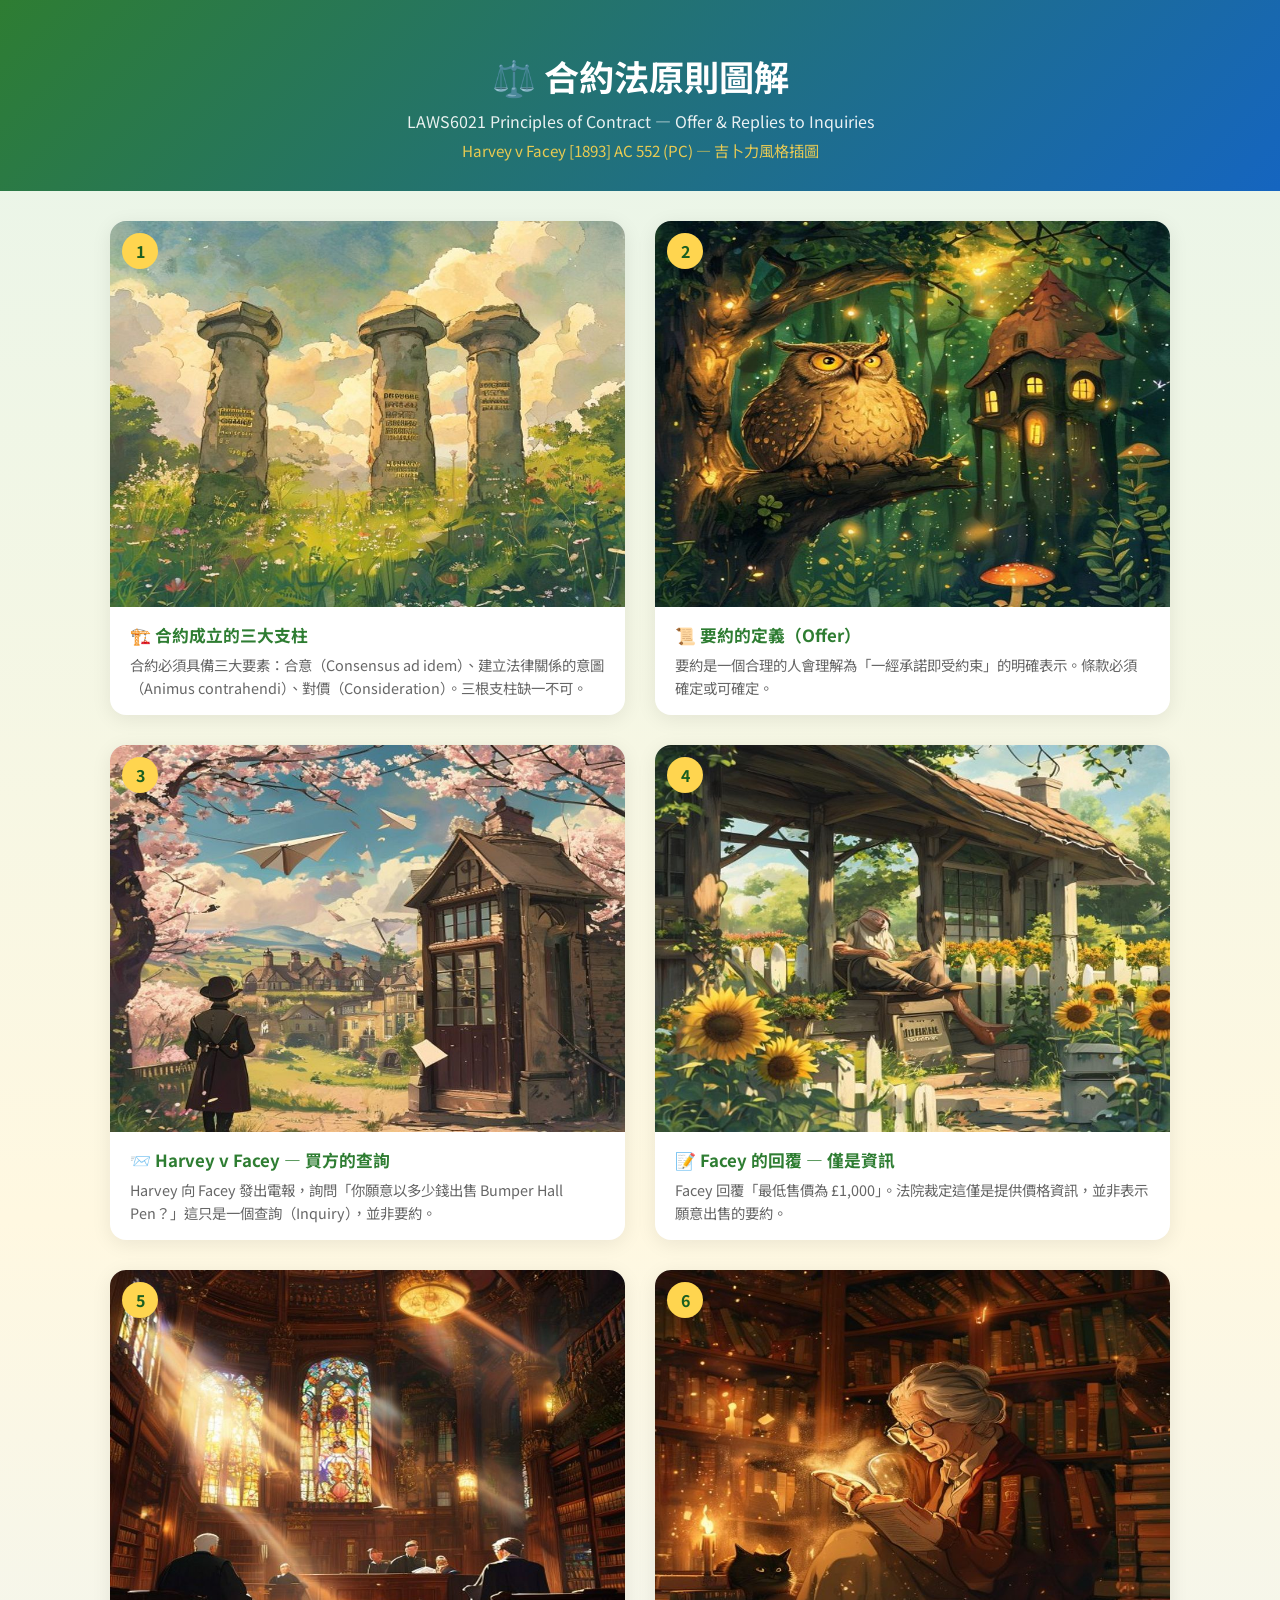
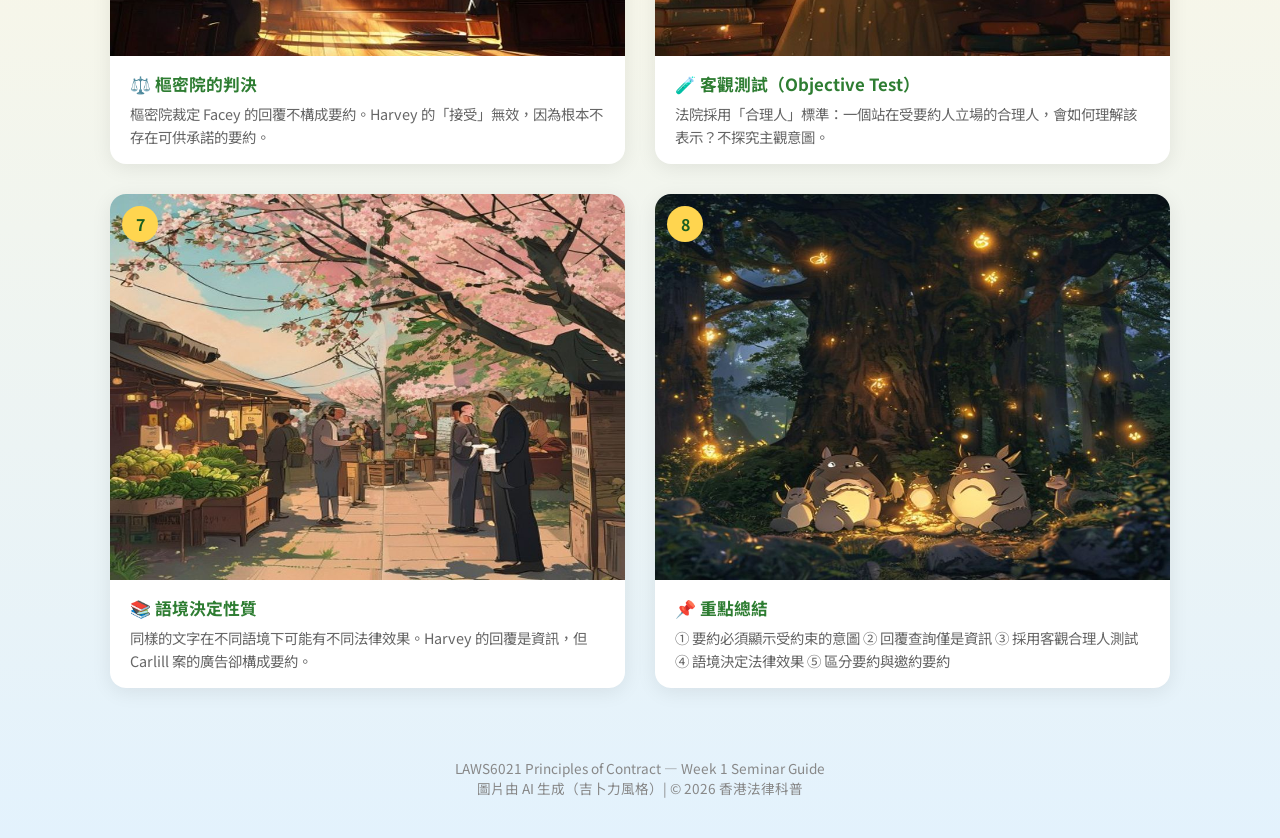
==== contract-law-gallery.html @ bf4d86ec "新增合約法原則吉卜力風格圖片（8張 AI 生成）" ====
<!DOCTYPE html>
<html lang="zh-Hant">
<head>
  <meta charset="UTF-8">
  <meta name="viewport" content="width=device-width, initial-scale=1.0">
  <title>合約法原則圖解 — 吉卜力風格</title>
  <link href="https://fonts.googleapis.com/css2?family=Noto+Sans+TC:wght@300;400;500;700&display=swap" rel="stylesheet">
  <style>
    * { box-sizing: border-box; margin: 0; padding: 0; }
    body {
      font-family: 'Noto Sans TC', sans-serif;
      background: linear-gradient(180deg, #e8f5e9 0%, #fff8e1 50%, #e3f2fd 100%);
      min-height: 100vh;
    }
    .header {
      text-align: center;
      padding: 50px 20px 30px;
      background: linear-gradient(135deg, #2e7d32, #1565c0);
      color: white;
    }
    .header h1 { font-size: 2.2rem; margin-bottom: 8px; }
    .header p { opacity: 0.9; font-size: 1rem; }
    .header .case { color: #ffd54f; margin-top: 6px; font-size: 0.95rem; }
    .gallery {
      max-width: 1100px;
      margin: 0 auto;
      padding: 30px 20px;
      display: grid;
      grid-template-columns: repeat(auto-fit, minmax(480px, 1fr));
      gap: 30px;
    }
    .card {
      background: white;
      border-radius: 16px;
      overflow: hidden;
      box-shadow: 0 4px 20px rgba(0,0,0,0.08);
      transition: transform 0.3s, box-shadow 0.3s;
    }
    .card:hover {
      transform: translateY(-6px);
      box-shadow: 0 8px 30px rgba(0,0,0,0.15);
    }
    .card-num {
      position: absolute;
      background: #ffd54f;
      color: #1b5e20;
      width: 36px; height: 36px;
      border-radius: 50%;
      display: flex; align-items: center; justify-content: center;
      font-weight: bold;
      font-size: 1rem;
      margin: 12px;
    }
    .card img {
      width: 100%;
      display: block;
      aspect-ratio: 4/3;
      object-fit: cover;
    }
    .card-body {
      padding: 16px 20px;
      position: relative;
    }
    .card-body h3 {
      font-size: 1.05rem;
      color: #2e7d32;
      margin-bottom: 6px;
    }
    .card-body p {
      font-size: 0.9rem;
      color: #666;
      line-height: 1.6;
    }
    .footer {
      text-align: center;
      padding: 40px 20px;
      color: #888;
      font-size: 0.85rem;
    }
    @media (max-width: 520px) {
      .gallery { grid-template-columns: 1fr; padding: 16px; gap: 20px; }
      .header h1 { font-size: 1.5rem; }
    }
  </style>
</head>
<body>
  <div class="header">
    <h1>⚖️ 合約法原則圖解</h1>
    <p>LAWS6021 Principles of Contract — Offer & Replies to Inquiries</p>
    <p class="case">Harvey v Facey [1893] AC 552 (PC) — 吉卜力風格插圖</p>
  </div>

  <div class="gallery">
    <div class="card" style="position:relative">
      <span class="card-num">1</span>
      <img src="images/ghibli/01-three-pillars.jpg" alt="三大支柱">
      <div class="card-body">
        <h3>🏗️ 合約成立的三大支柱</h3>
        <p>合約必須具備三大要素：合意（Consensus ad idem）、建立法律關係的意圖（Animus contrahendi）、對價（Consideration）。三根支柱缺一不可。</p>
      </div>
    </div>
    <div class="card" style="position:relative">
      <span class="card-num">2</span>
      <img src="images/ghibli/02-offer-definition.jpg" alt="要約定義">
      <div class="card-body">
        <h3>📜 要約的定義（Offer）</h3>
        <p>要約是一個合理的人會理解為「一經承諾即受約束」的明確表示。條款必須確定或可確定。</p>
      </div>
    </div>
    <div class="card" style="position:relative">
      <span class="card-num">3</span>
      <img src="images/ghibli/03-harvey-telegram.jpg" alt="Harvey 發出查詢">
      <div class="card-body">
        <h3>📨 Harvey v Facey — 買方的查詢</h3>
        <p>Harvey 向 Facey 發出電報，詢問「你願意以多少錢出售 Bumper Hall Pen？」這只是一個查詢（Inquiry），並非要約。</p>
      </div>
    </div>
    <div class="card" style="position:relative">
      <span class="card-num">4</span>
      <img src="images/ghibli/04-facey-reply.jpg" alt="Facey 的回覆">
      <div class="card-body">
        <h3>📝 Facey 的回覆 — 僅是資訊</h3>
        <p>Facey 回覆「最低售價為 £1,000」。法院裁定這僅是提供價格資訊，並非表示願意出售的要約。</p>
      </div>
    </div>
    <div class="card" style="position:relative">
      <span class="card-num">5</span>
      <img src="images/ghibli/05-court-judgment.jpg" alt="樞密院判決">
      <div class="card-body">
        <h3>⚖️ 樞密院的判決</h3>
        <p>樞密院裁定 Facey 的回覆不構成要約。Harvey 的「接受」無效，因為根本不存在可供承諾的要約。</p>
      </div>
    </div>
    <div class="card" style="position:relative">
      <span class="card-num">6</span>
      <img src="images/ghibli/06-objective-test.jpg" alt="客觀測試">
      <div class="card-body">
        <h3>🧪 客觀測試（Objective Test）</h3>
        <p>法院採用「合理人」標準：一個站在受要約人立場的合理人，會如何理解該表示？不探究主觀意圖。</p>
      </div>
    </div>
    <div class="card" style="position:relative">
      <span class="card-num">7</span>
      <img src="images/ghibli/07-context-matters.jpg" alt="語境決定性質">
      <div class="card-body">
        <h3>📚 語境決定性質</h3>
        <p>同樣的文字在不同語境下可能有不同法律效果。Harvey 的回覆是資訊，但 Carlill 案的廣告卻構成要約。</p>
      </div>
    </div>
    <div class="card" style="position:relative">
      <span class="card-num">8</span>
      <img src="images/ghibli/08-key-takeaways.jpg" alt="重點總結">
      <div class="card-body">
        <h3>📌 重點總結</h3>
        <p>① 要約必須顯示受約束的意圖 ② 回覆查詢僅是資訊 ③ 採用客觀合理人測試 ④ 語境決定法律效果 ⑤ 區分要約與邀約要約</p>
      </div>
    </div>
  </div>

  <div class="footer">
    <p>LAWS6021 Principles of Contract — Week 1 Seminar Guide</p>
    <p>圖片由 AI 生成（吉卜力風格）| © 2026 香港法律科普</p>
  </div>
</body>
</html>
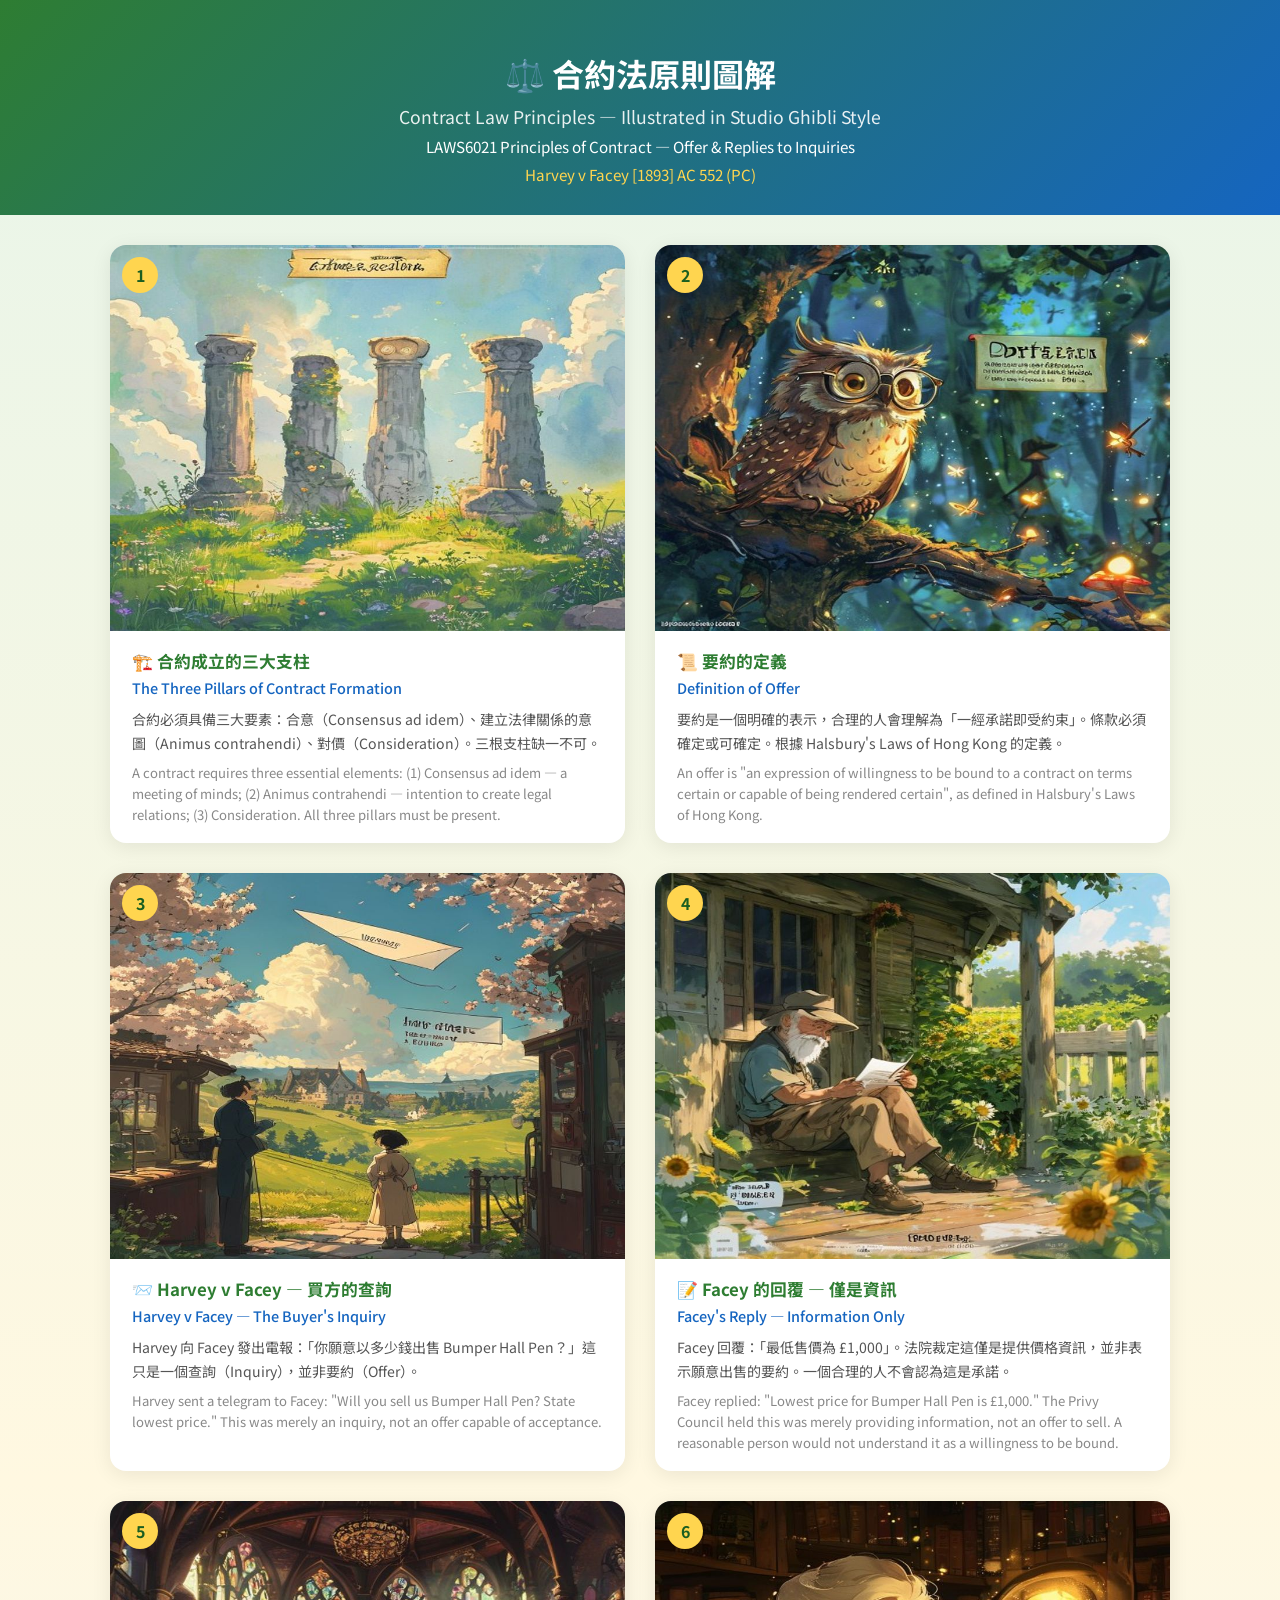
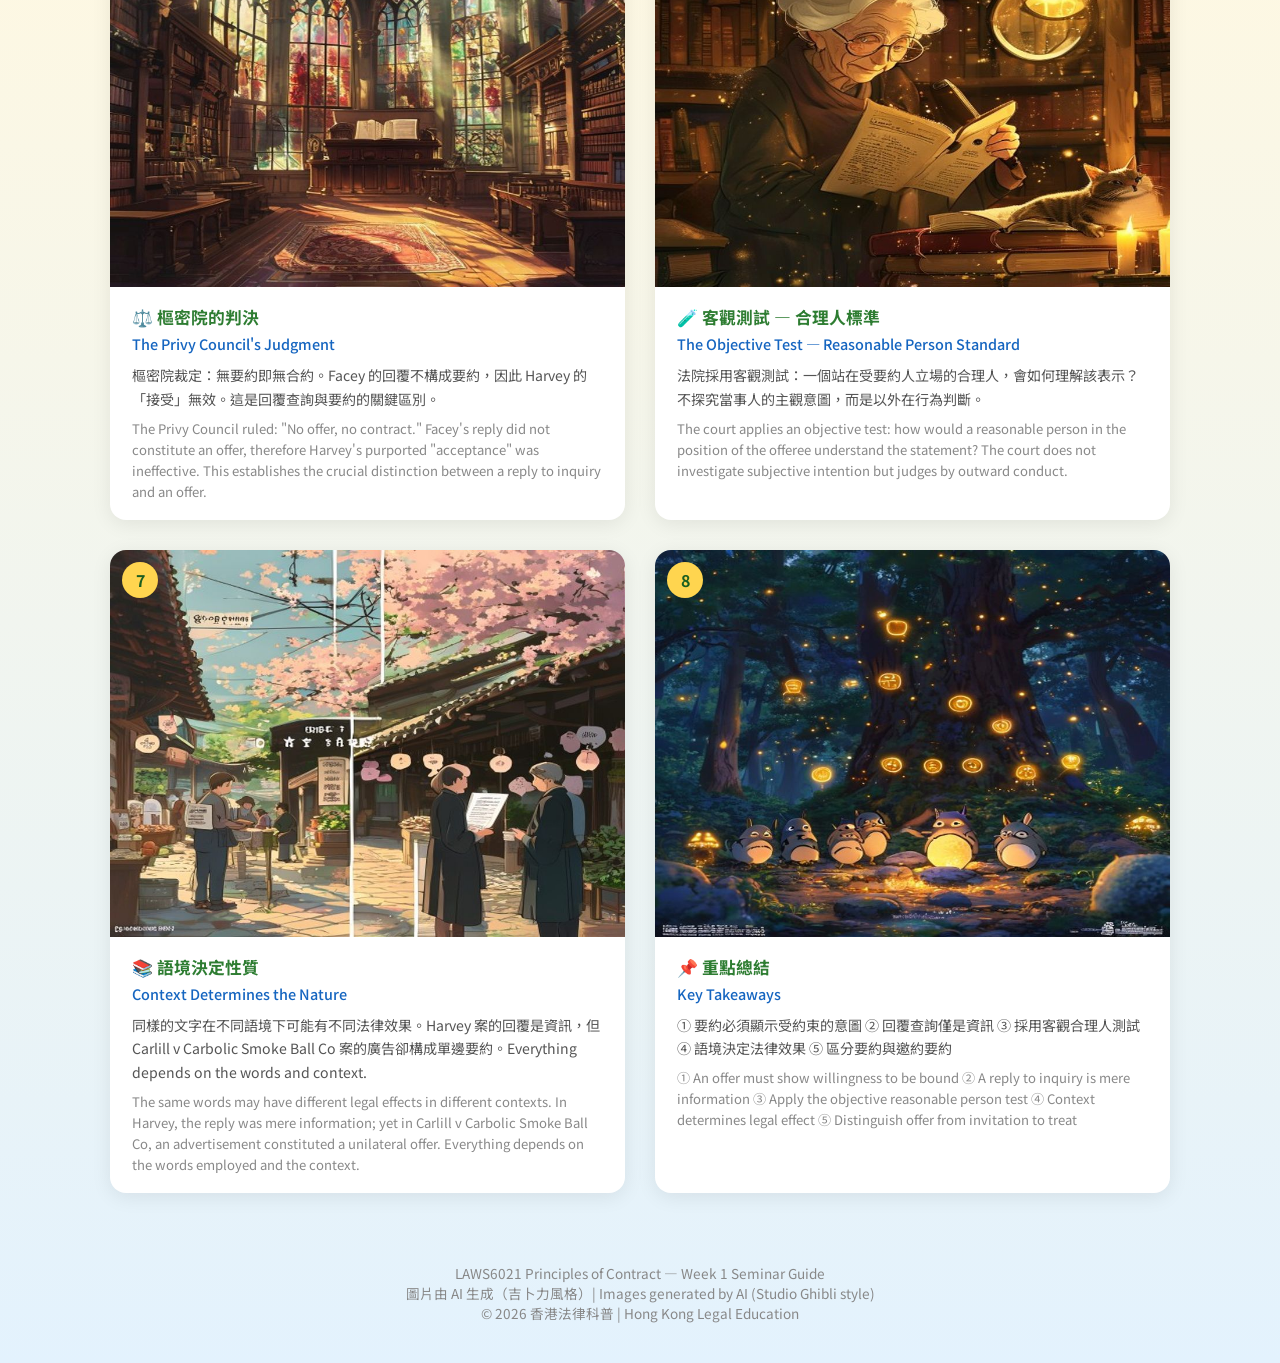
==== commit 54f25eaa: "更新合約法圖解：加入中英對照解說" ====
--- a/contract-law-gallery.html
+++ b/contract-law-gallery.html
@@ -3,7 +3,7 @@
 <head>
   <meta charset="UTF-8">
   <meta name="viewport" content="width=device-width, initial-scale=1.0">
-  <title>合約法原則圖解 — 吉卜力風格</title>
+  <title>合約法原則圖解 — 吉卜力風格 | Contract Law Principles</title>
   <link href="https://fonts.googleapis.com/css2?family=Noto+Sans+TC:wght@300;400;500;700&display=swap" rel="stylesheet">
   <style>
     * { box-sizing: border-box; margin: 0; padding: 0; }
@@ -18,8 +18,8 @@
       background: linear-gradient(135deg, #2e7d32, #1565c0);
       color: white;
     }
-    .header h1 { font-size: 2.2rem; margin-bottom: 8px; }
-    .header p { opacity: 0.9; font-size: 1rem; }
+    .header h1 { font-size: 2rem; margin-bottom: 8px; }
+    .header .en { font-size: 1.1rem; opacity: 0.9; margin-bottom: 6px; }
     .header .case { color: #ffd54f; margin-top: 6px; font-size: 0.95rem; }
     .gallery {
       max-width: 1100px;
@@ -47,9 +47,8 @@
       width: 36px; height: 36px;
       border-radius: 50%;
       display: flex; align-items: center; justify-content: center;
-      font-weight: bold;
-      font-size: 1rem;
-      margin: 12px;
+      font-weight: bold; font-size: 1rem;
+      margin: 12px; z-index: 1;
     }
     .card img {
       width: 100%;
@@ -58,17 +57,29 @@
       object-fit: cover;
     }
     .card-body {
-      padding: 16px 20px;
+      padding: 18px 22px;
       position: relative;
     }
     .card-body h3 {
       font-size: 1.05rem;
       color: #2e7d32;
+      margin-bottom: 4px;
+    }
+    .card-body .en-title {
+      font-size: 0.9rem;
+      color: #1565c0;
+      margin-bottom: 10px;
+      font-weight: 500;
+    }
+    .card-body .desc {
+      font-size: 0.88rem;
+      color: #555;
+      line-height: 1.7;
       margin-bottom: 6px;
     }
-    .card-body p {
-      font-size: 0.9rem;
-      color: #666;
+    .card-body .desc-en {
+      font-size: 0.82rem;
+      color: #888;
       line-height: 1.6;
     }
     .footer {
@@ -79,87 +90,112 @@
     }
     @media (max-width: 520px) {
       .gallery { grid-template-columns: 1fr; padding: 16px; gap: 20px; }
-      .header h1 { font-size: 1.5rem; }
+      .header h1 { font-size: 1.4rem; }
     }
   </style>
 </head>
 <body>
   <div class="header">
     <h1>⚖️ 合約法原則圖解</h1>
-    <p>LAWS6021 Principles of Contract — Offer & Replies to Inquiries</p>
-    <p class="case">Harvey v Facey [1893] AC 552 (PC) — 吉卜力風格插圖</p>
+    <p class="en">Contract Law Principles — Illustrated in Studio Ghibli Style</p>
+    <p style="font-size:0.95rem;">LAWS6021 Principles of Contract — Offer & Replies to Inquiries</p>
+    <p class="case">Harvey v Facey [1893] AC 552 (PC)</p>
   </div>
 
   <div class="gallery">
     <div class="card" style="position:relative">
       <span class="card-num">1</span>
-      <img src="images/ghibli/01-three-pillars.jpg" alt="三大支柱">
+      <img src="images/ghibli/01-three-pillars.jpg" alt="三大支柱 Three Pillars">
       <div class="card-body">
         <h3>🏗️ 合約成立的三大支柱</h3>
-        <p>合約必須具備三大要素：合意（Consensus ad idem）、建立法律關係的意圖（Animus contrahendi）、對價（Consideration）。三根支柱缺一不可。</p>
-      </div>
-    </div>
+        <div class="en-title">The Three Pillars of Contract Formation</div>
+        <p class="desc">合約必須具備三大要素：合意（Consensus ad idem）、建立法律關係的意圖（Animus contrahendi）、對價（Consideration）。三根支柱缺一不可。</p>
+        <p class="desc-en">A contract requires three essential elements: (1) Consensus ad idem — a meeting of minds; (2) Animus contrahendi — intention to create legal relations; (3) Consideration. All three pillars must be present.</p>
+      </div>
+    </div>
+
     <div class="card" style="position:relative">
       <span class="card-num">2</span>
-      <img src="images/ghibli/02-offer-definition.jpg" alt="要約定義">
-      <div class="card-body">
-        <h3>📜 要約的定義（Offer）</h3>
-        <p>要約是一個合理的人會理解為「一經承諾即受約束」的明確表示。條款必須確定或可確定。</p>
-      </div>
-    </div>
+      <img src="images/ghibli/02-offer-definition.jpg" alt="要約定義 Offer Definition">
+      <div class="card-body">
+        <h3>📜 要約的定義</h3>
+        <div class="en-title">Definition of Offer</div>
+        <p class="desc">要約是一個明確的表示，合理的人會理解為「一經承諾即受約束」。條款必須確定或可確定。根據 Halsbury's Laws of Hong Kong 的定義。</p>
+        <p class="desc-en">An offer is "an expression of willingness to be bound to a contract on terms certain or capable of being rendered certain", as defined in Halsbury's Laws of Hong Kong.</p>
+      </div>
+    </div>
+
     <div class="card" style="position:relative">
       <span class="card-num">3</span>
-      <img src="images/ghibli/03-harvey-telegram.jpg" alt="Harvey 發出查詢">
+      <img src="images/ghibli/03-harvey-telegram.jpg" alt="Harvey 的查詢 The Inquiry">
       <div class="card-body">
         <h3>📨 Harvey v Facey — 買方的查詢</h3>
-        <p>Harvey 向 Facey 發出電報，詢問「你願意以多少錢出售 Bumper Hall Pen？」這只是一個查詢（Inquiry），並非要約。</p>
-      </div>
-    </div>
+        <div class="en-title">Harvey v Facey — The Buyer's Inquiry</div>
+        <p class="desc">Harvey 向 Facey 發出電報：「你願意以多少錢出售 Bumper Hall Pen？」這只是一個查詢（Inquiry），並非要約（Offer）。</p>
+        <p class="desc-en">Harvey sent a telegram to Facey: "Will you sell us Bumper Hall Pen? State lowest price." This was merely an inquiry, not an offer capable of acceptance.</p>
+      </div>
+    </div>
+
     <div class="card" style="position:relative">
       <span class="card-num">4</span>
-      <img src="images/ghibli/04-facey-reply.jpg" alt="Facey 的回覆">
+      <img src="images/ghibli/04-facey-reply.jpg" alt="Facey 的回覆 The Reply">
       <div class="card-body">
         <h3>📝 Facey 的回覆 — 僅是資訊</h3>
-        <p>Facey 回覆「最低售價為 £1,000」。法院裁定這僅是提供價格資訊，並非表示願意出售的要約。</p>
-      </div>
-    </div>
+        <div class="en-title">Facey's Reply — Information Only</div>
+        <p class="desc">Facey 回覆：「最低售價為 £1,000」。法院裁定這僅是提供價格資訊，並非表示願意出售的要約。一個合理的人不會認為這是承諾。</p>
+        <p class="desc-en">Facey replied: "Lowest price for Bumper Hall Pen is £1,000." The Privy Council held this was merely providing information, not an offer to sell. A reasonable person would not understand it as a willingness to be bound.</p>
+      </div>
+    </div>
+
     <div class="card" style="position:relative">
       <span class="card-num">5</span>
-      <img src="images/ghibli/05-court-judgment.jpg" alt="樞密院判決">
+      <img src="images/ghibli/05-court-judgment.jpg" alt="樞密院判決 Judgment">
       <div class="card-body">
         <h3>⚖️ 樞密院的判決</h3>
-        <p>樞密院裁定 Facey 的回覆不構成要約。Harvey 的「接受」無效，因為根本不存在可供承諾的要約。</p>
-      </div>
-    </div>
+        <div class="en-title">The Privy Council's Judgment</div>
+        <p class="desc">樞密院裁定：無要約即無合約。Facey 的回覆不構成要約，因此 Harvey 的「接受」無效。這是回覆查詢與要約的關鍵區別。</p>
+        <p class="desc-en">The Privy Council ruled: "No offer, no contract." Facey's reply did not constitute an offer, therefore Harvey's purported "acceptance" was ineffective. This establishes the crucial distinction between a reply to inquiry and an offer.</p>
+      </div>
+    </div>
+
     <div class="card" style="position:relative">
       <span class="card-num">6</span>
-      <img src="images/ghibli/06-objective-test.jpg" alt="客觀測試">
-      <div class="card-body">
-        <h3>🧪 客觀測試（Objective Test）</h3>
-        <p>法院採用「合理人」標準：一個站在受要約人立場的合理人，會如何理解該表示？不探究主觀意圖。</p>
-      </div>
-    </div>
+      <img src="images/ghibli/06-objective-test.jpg" alt="客觀測試 Objective Test">
+      <div class="card-body">
+        <h3>🧪 客觀測試 — 合理人標準</h3>
+        <div class="en-title">The Objective Test — Reasonable Person Standard</div>
+        <p class="desc">法院採用客觀測試：一個站在受要約人立場的合理人，會如何理解該表示？不探究當事人的主觀意圖，而是以外在行為判斷。</p>
+        <p class="desc-en">The court applies an objective test: how would a reasonable person in the position of the offeree understand the statement? The court does not investigate subjective intention but judges by outward conduct.</p>
+      </div>
+    </div>
+
     <div class="card" style="position:relative">
       <span class="card-num">7</span>
-      <img src="images/ghibli/07-context-matters.jpg" alt="語境決定性質">
+      <img src="images/ghibli/07-context-matters.jpg" alt="語境決定性質 Context Matters">
       <div class="card-body">
         <h3>📚 語境決定性質</h3>
-        <p>同樣的文字在不同語境下可能有不同法律效果。Harvey 的回覆是資訊，但 Carlill 案的廣告卻構成要約。</p>
-      </div>
-    </div>
+        <div class="en-title">Context Determines the Nature</div>
+        <p class="desc">同樣的文字在不同語境下可能有不同法律效果。Harvey 案的回覆是資訊，但 Carlill v Carbolic Smoke Ball Co 案的廣告卻構成單邊要約。Everything depends on the words and context.</p>
+        <p class="desc-en">The same words may have different legal effects in different contexts. In Harvey, the reply was mere information; yet in Carlill v Carbolic Smoke Ball Co, an advertisement constituted a unilateral offer. Everything depends on the words employed and the context.</p>
+      </div>
+    </div>
+
     <div class="card" style="position:relative">
       <span class="card-num">8</span>
-      <img src="images/ghibli/08-key-takeaways.jpg" alt="重點總結">
+      <img src="images/ghibli/08-key-takeaways.jpg" alt="重點總結 Key Takeaways">
       <div class="card-body">
         <h3>📌 重點總結</h3>
-        <p>① 要約必須顯示受約束的意圖 ② 回覆查詢僅是資訊 ③ 採用客觀合理人測試 ④ 語境決定法律效果 ⑤ 區分要約與邀約要約</p>
+        <div class="en-title">Key Takeaways</div>
+        <p class="desc">① 要約必須顯示受約束的意圖 ② 回覆查詢僅是資訊 ③ 採用客觀合理人測試 ④ 語境決定法律效果 ⑤ 區分要約與邀約要約</p>
+        <p class="desc-en">① An offer must show willingness to be bound ② A reply to inquiry is mere information ③ Apply the objective reasonable person test ④ Context determines legal effect ⑤ Distinguish offer from invitation to treat</p>
       </div>
     </div>
   </div>
 
   <div class="footer">
     <p>LAWS6021 Principles of Contract — Week 1 Seminar Guide</p>
-    <p>圖片由 AI 生成（吉卜力風格）| © 2026 香港法律科普</p>
+    <p>圖片由 AI 生成（吉卜力風格）| Images generated by AI (Studio Ghibli style)</p>
+    <p>© 2026 香港法律科普 | Hong Kong Legal Education</p>
   </div>
 </body>
 </html>
